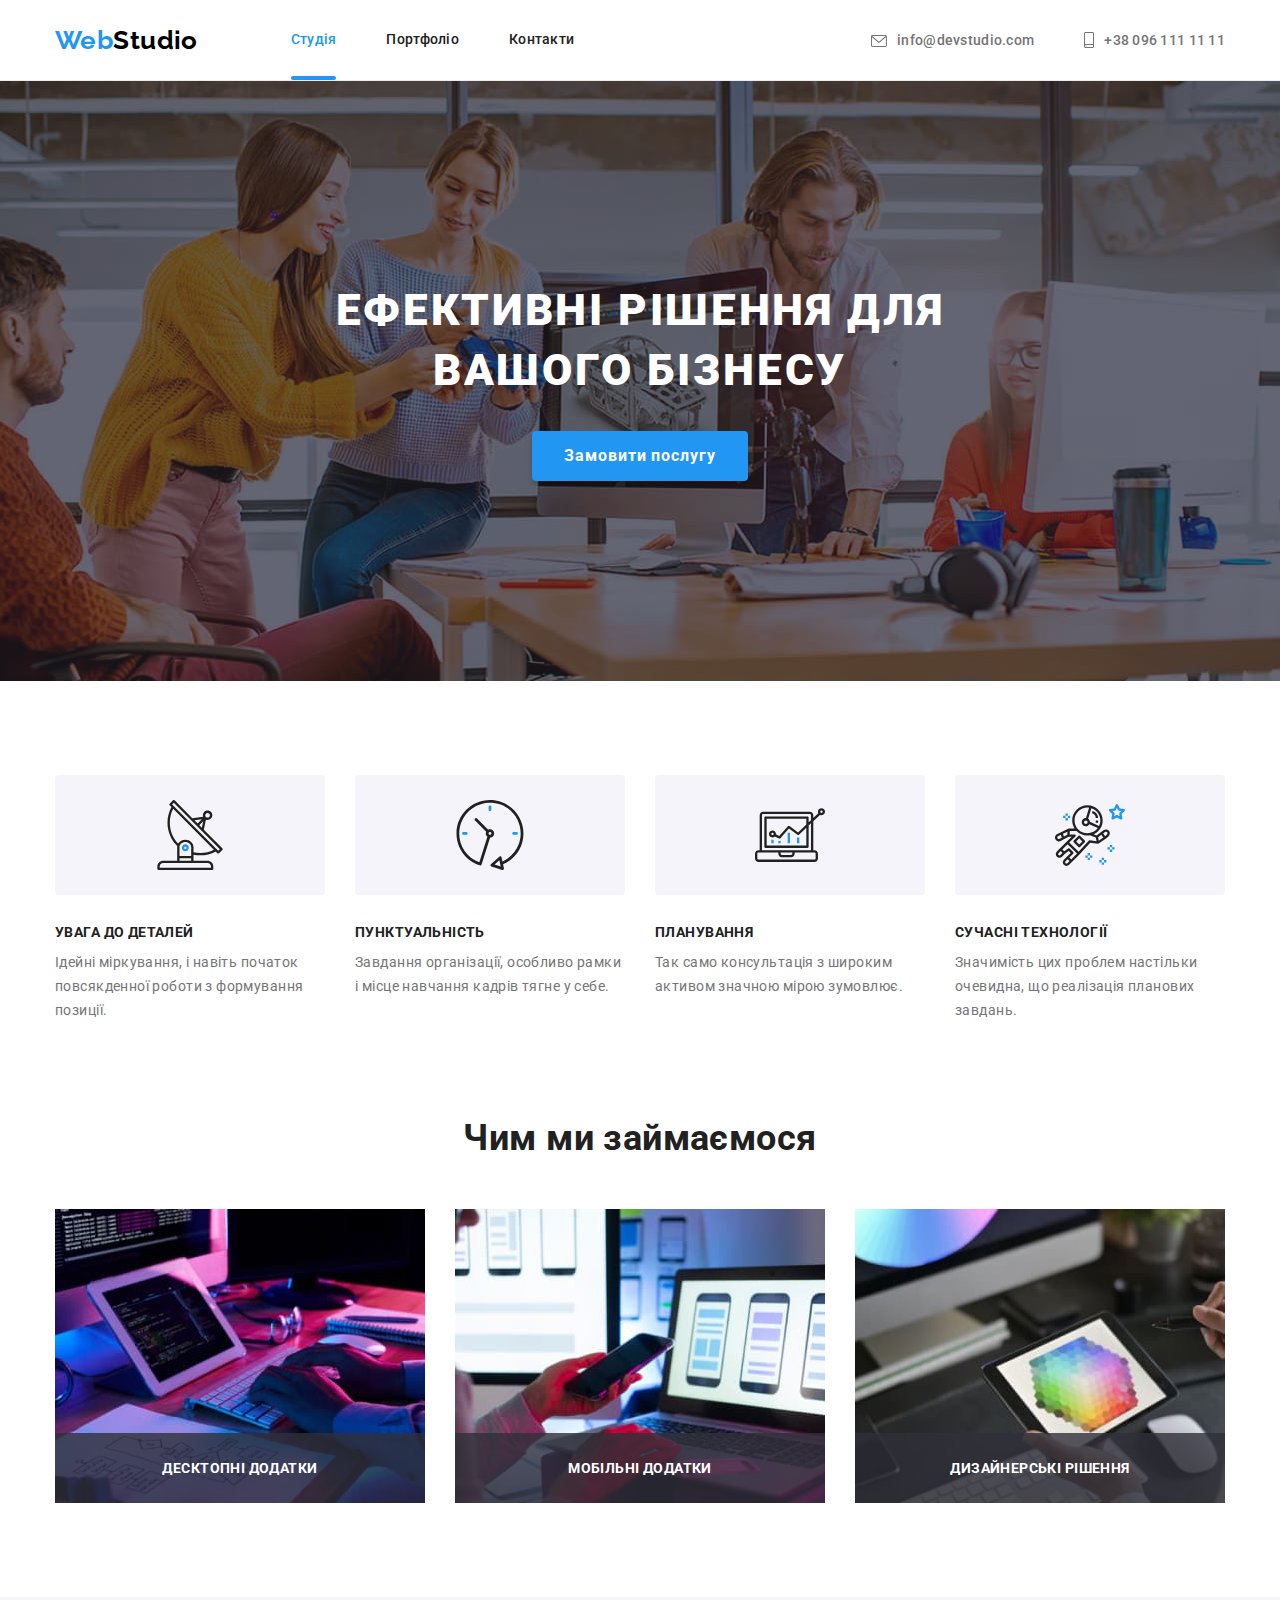
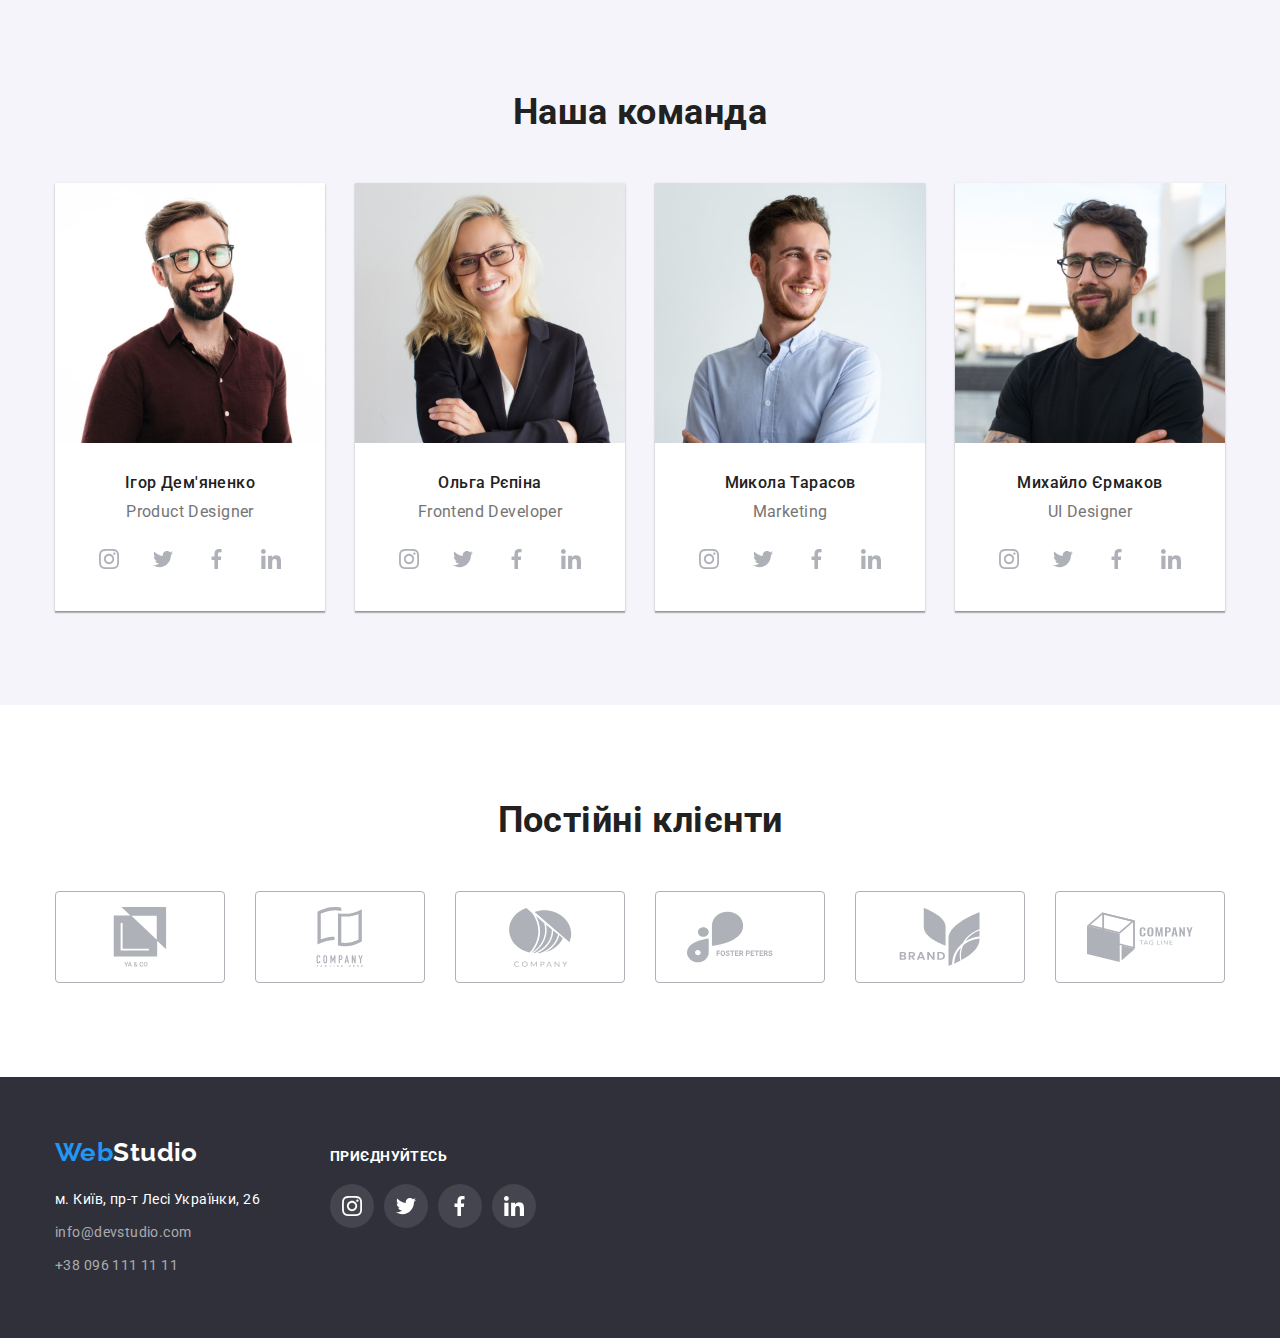
==== index.html @ f7692ac0 "добавляет файлы с предидущего дз" ====
<!DOCTYPE html>
<html lang="uk">
  <head>
    <meta charset="UTF-8" />
    <meta http-equiv="X-UA-Compatible" content="IE=edge" />
    <meta name="viewport" content="width=device-width, initial-scale=1.0" />
    <title>Document</title>
    <link
      href="https://fonts.googleapis.com/css2?family=Raleway:wght@700&family=Roboto:wght@400;500;700;900&display=swap"
      rel="stylesheet"
    />
    <link
      rel="stylesheet"
      href="https://cdnjs.cloudflare.com/ajax/libs/modern-normalize/1.1.0/modern-normalize.min.css"
    />
    <link rel="stylesheet" href="./css/styles.css" />
  </head>
  <body>
    <!-- Хедер -->
    <header class="header">
      <div class="container flex-container">
        <nav class="navigation">
          <a href="./index.html" class="logo"><span class="accent">Web</span>Studio</a>
          <ul class="navigation-list list">
            <li class="navigation-link"><a href="./index.html" class="link current">Студія</a></li>
            <li class="navigation-link"><a href="./portfolio.html" class="link">Портфоліо</a></li>
            <li class="navigation-link"><a href="" class="link">Контакти</a></li>
          </ul>
        </nav>
        <ul class="contacts-list list">
          <li class="contacts-item">
            <a href="mailto:info@devstudio.com" class="link">
              <svg class="icon-mail" width="16" height="12">
                <use href="./images/icons.svg#icon-envelope"></use></svg>info@devstudio.com</a
            >
          </li>
          <li class="contacts-item">
            <a href="tel:+380961111111" class="link"
              ><svg class="icon-phone" width="10" height="16">
                <use href="./images/icons.svg#icon-smartphone"></use></svg>+38 096 111 11 11</a
            >
          </li>
        </ul>
      </div>
    </header>
    <!-- Основний контент сторінки -->
    <main>
      <!-- Секція hero -->
      <section class="hero section">
        <div class="container">
          <h1 class="hero-title">Ефективні рішення для вашого бізнесу</h1>
          <button type="button" class="button" data-modal-open>Замовити послугу</button>
        </div>
      </section>
      <!-- Секція наші переваги -->
      <section class="features section">
        <div class="container">
          <h2 class="features-title title visually-hidden">Наші переваги</h2>
          <ul class="features-list list">
            <li class="features-item">
              <div class="thumb">
                <svg width="70" height="70"><use href="./images/icons.svg#icon-antenna"></use></svg>
              </div>
              <h3 class="features-subtitle">Увага до деталей</h3>
              <p class="features-text">
                Ідейні міркування, і навіть початок повсякденної роботи з формування позиції.
              </p>
            </li>
            <li class="features-item">
              <div class="thumb">
                <svg width="70" height="70"><use href="./images/icons.svg#icon-clock"></use></svg>
              </div>
              <h3 class="features-subtitle">Пунктуальність</h3>
              <p class="features-text">
                Завдання організації, особливо рамки і місце навчання кадрів тягне у себе.
              </p>
            </li>
            <li class="features-item">
              <div class="thumb">
                <svg width="70" height="70"><use href="./images/icons.svg#icon-diagram"></use></svg>
              </div>
              <h3 class="features-subtitle">Планування</h3>
              <p class="features-text">
                Так само консультація з широким активом значною мірою зумовлює.
              </p>
            </li>
            <li class="features-item">
              <div class="thumb">
                <svg width="70" height="70">
                  <use href="./images/icons.svg#icon-astronaut"></use>
                </svg>
              </div>
              <h3 class="features-subtitle">Сучасні технологіï</h3>
              <p class="features-text">
                Значимість цих проблем настільки очевидна, що реалізація планових завдань.
              </p>
            </li>
          </ul>
        </div>
      </section>
      <!-- Секція чим ми займаємось -->
      <section class="services section">
        <div class="container">
          <h2 class="services-title title">Чим ми займаємося</h2>
          <ul class="services-list list">
            <li class="services-item">
              <img
                src="./images/services-image-1.jpg"
                alt="людина працює з планшетом з клавіатурою"
                width="370"
                class="image"
              />
              <h3 class="services-subtitle">Десктопні додатки</h3>
            </li>
            <li class="services-item">
              <img
                src="./images/services-image-2.jpg"
                alt="людина працює з ноутбуком та з телефоном"
                width="370"
                class="image"
              />
              <h3 class="services-subtitle">Мобільні додатки</h3>
            </li>
            <li class="services-item">
              <img
                src="./images/services-image-3.jpg"
                alt="людина тримає планшет з палітрою"
                width="370"
                class="image"
              />
              <h3 class="services-subtitle">Дизайнерські рішення</h3>
            </li>
          </ul>
        </div>
      </section>
      <!-- Секція наша команда -->
      <section class="team section">
        <div class="container">
          <h2 class="team-title title">Наша команда</h2>
          <ul class="team-list list">
            <li class="team-card">
              <img
                src="./images/team-image-1.jpg"
                alt="чоловік в окулярах і у червоні сорочці"
                width="270"
                class="image"
              />
              <div class="card-footer">
                <h3 class="team-subtitle">Ігор Дем'яненко</h3>
                <p lang="en" class="position">Product Designer</p>
                <ul class="social-list list">
                  <li class="social-media">
                    <a class="link" href="" aria-label="Інстаграм">
                      <span class="visually-hidden">Instagram</span>
                      <svg class="icon-instagram icon" width="20" height="20">
                        <use href="./images/icons.svg#icon-instagram"></use>
                      </svg>
                    </a>
                  </li>
                  <li class="social-media">
                    <a class="link" href="" aria-label="Твітер">
                      <span class="visually-hidden">Twitter</span>
                      <svg class="icon-twitter icon" width="20" height="20">
                        <use href="./images/icons.svg#icon-twitter"></use>
                      </svg>
                    </a>
                  </li>
                  <li class="social-media">
                    <a class="link" href="" aria-label="Фейсбук">
                      <span class="visually-hidden">Facebook</span>
                      <svg class="icon-facebook icon" width="20" height="20">
                        <use href="./images/icons.svg#icon-facebook"></use>
                      </svg>
                    </a>
                  </li>
                  <li class="social-media">
                    <a class="link" href="" aria-label="Лінкед-ін">
                      <span class="visually-hidden">LinkedIn</span>
                      <svg class="icon-linkedin icon" width="20" height="20">
                        <use href="./images/icons.svg#icon-linkedin"></use>
                      </svg>
                    </a>
                  </li>
                </ul>
              </div>
            </li>
            <li class="team-card">
              <img
                src="./images/team-image-2.jpg"
                alt="жінка в окулярах і у чорному піджаку"
                width="270"
                class="image"
              />
              <div class="card-footer">
                <h3 class="team-subtitle">Ольга Рєпіна</h3>
                <p lang="en" class="position">Frontend Developer</p>
                <ul class="social-list list">
                  <li class="social-media">
                    <a class="link" href="" aria-label="Інстаграм">
                      <span class="visually-hidden">Instagram</span>
                      <svg class="icon-instagram icon" width="20" height="20">
                        <use href="./images/icons.svg#icon-instagram"></use>
                      </svg>
                    </a>
                  </li>
                  <li class="social-media">
                    <a class="link" href="" aria-label="Твітер">
                      <span class="visually-hidden">Twitter</span>
                      <svg class="icon-twitter icon" width="20" height="20">
                        <use href="./images/icons.svg#icon-twitter"></use>
                      </svg>
                    </a>
                  </li>
                  <li class="social-media">
                    <a class="link" href="" aria-label="Фейсбук">
                      <span class="visually-hidden">Facebook</span>
                      <svg class="icon-facebook icon" width="20" height="20">
                        <use href="./images/icons.svg#icon-facebook"></use>
                      </svg>
                    </a>
                  </li>
                  <li class="social-media">
                    <a class="link" href="" aria-label="Лінкед-ін">
                      <span class="visually-hidden">LinkedIn</span>
                      <svg class="icon-linkedin icon" width="20" height="20">
                        <use href="./images/icons.svg#icon-linkedin"></use>
                      </svg>
                    </a>
                  </li>
                </ul>
              </div>
            </li>
            <li class="team-card">
              <img
                src="./images/team-image-3.jpg"
                alt="чоловік у голубій сорочці"
                width="270"
                class="image"
              />
              <div class="card-footer">
                <h3 class="team-subtitle">Микола Тарасов</h3>
                <p lang="en" class="position">Marketing</p>
                <ul class="social-list list">
                  <li class="social-media">
                    <a class="link" href="" aria-label="Інстаграм">
                      <span class="visually-hidden">Instagram</span>
                      <svg class="icon-instagram icon" width="20" height="20">
                        <use href="./images/icons.svg#icon-instagram"></use>
                      </svg>
                    </a>
                  </li>
                  <li class="social-media">
                    <a class="link" href="" aria-label="Твітер">
                      <span class="visually-hidden">Twitter</span>
                      <svg class="icon-twitter icon" width="20" height="20">
                        <use href="./images/icons.svg#icon-twitter"></use>
                      </svg>
                    </a>
                  </li>
                  <li class="social-media">
                    <a class="link" href="" aria-label="Фейсбук">
                      <span class="visually-hidden">Facebook</span>
                      <svg class="icon-facebook icon" width="20" height="20">
                        <use href="./images/icons.svg#icon-facebook"></use>
                      </svg>
                    </a>
                  </li>
                  <li class="social-media">
                    <a class="link" href="" aria-label="Лінкед-ін">
                      <span class="visually-hidden">LinkedIn</span>
                      <svg class="icon-linkedin icon" width="20" height="20">
                        <use href="./images/icons.svg#icon-linkedin"></use>
                      </svg>
                    </a>
                  </li>
                </ul>
              </div>
            </li>
            <li class="team-card">
              <img
                src="./images/team-image-4.jpg"
                alt="чоловік в окулярах і у чорній футболці"
                width="270"
                class="image"
              />
              <div class="card-footer">
                <h3 class="team-subtitle">Михайло Єрмаков</h3>
                <p lang="en" class="position">UI Designer</p>
                <ul class="social-list list">
                  <li class="social-media">
                    <a class="link" href="" aria-label="Інстаграм">
                      <span class="visually-hidden">Instagram</span>
                      <svg class="icon-instagram icon" width="20" height="20">
                        <use href="./images/icons.svg#icon-instagram"></use>
                      </svg>
                    </a>
                  </li>
                  <li class="social-media">
                    <a class="link" href="" aria-label="Твітер">
                      <span class="visually-hidden">Twitter</span>
                      <svg class="icon-twitter icon" width="20" height="20">
                        <use href="./images/icons.svg#icon-twitter"></use>
                      </svg>
                    </a>
                  </li>
                  <li class="social-media">
                    <a class="link" href="" aria-label="Фейсбук">
                      <span class="visually-hidden">Facebook</span>
                      <svg class="icon-facebook icon" width="20" height="20">
                        <use href="./images/icons.svg#icon-facebook"></use>
                      </svg>
                    </a>
                  </li>
                  <li class="social-media">
                    <a class="link" href="" aria-label="Лінкед-ін">
                      <span class="visually-hidden">LinkedIn</span>
                      <svg class="icon-linkedin icon" width="20" height="20">
                        <use href="./images/icons.svg#icon-linkedin"></use>
                      </svg>
                    </a>
                  </li>
                </ul>
              </div>
            </li>
          </ul>
        </div>
      </section>
      <!-- Секція постійні клієнти -->
      <section class="clients section">
        <div class="container">
          <h2 class="clients-title title">Постійні клієнти</h2>
          <ul class="companies-list list">
            <li class="companies-item">
              <a href="" class="link" aria-label="Я енд ко">
                <span class="visually-hidden">Ya & Co</span>
                <svg class="icon" width="106" height="60">
                  <use href="./images/icons.svg#icon-company-1"></use>
                </svg>
              </a>
            </li>
            <li class="companies-item">
              <a href="" class="link" aria-label="компані тєг лайн хір">
                <span class="visually-hidden">Compani tag line here</span>
                <svg class="icon" width="106" height="60">
                  <use href="./images/icons.svg#icon-company-2"></use>
                </svg>
              </a>
            </li>
            <li class="companies-item">
              <a href="" class="link" aria-label="Компані">
                <span class="visually-hidden">Company</span>
                <svg class="icon" width="106" height="60">
                  <use href="./images/icons.svg#icon-company-3"></use>
                </svg>
              </a>
            </li>
            <li class="companies-item">
              <a href="" class="link" aria-label="Фостер петерс">
                <span class="visually-hidden">Foster Peters</span>
                <svg class="icon" width="106" height="60">
                  <use href="./images/icons.svg#icon-company-4"></use>
                </svg>
              </a>
            </li>
            <li class="companies-item">
              <a href="" class="link" aria-label="Бренд">
                <span class="visually-hidden">Brand</span>
                <svg class="icon" width="106" height="60">
                  <use href="./images/icons.svg#icon-company-5"></use>
                </svg>
              </a>
            </li>
            <li class="companies-item">
              <a href="" class="link" aria-label="Компані тег лайн">
                <span class="visually-hidden">Company tag line</span>
                <svg class="icon" width="106" height="60">
                  <use href="./images/icons.svg#icon-company-6"></use>
                </svg>
              </a>
            </li>
          </ul>
        </div>
      </section>
      <!-- Модальне вiкно -->
      <div class="back-drop is-hidden" data-modal>
        <div class="modal">
          <button type="button" class="modal-close" data-modal-close>
            <svg class="close-icon" width="11" height="11">
              <use href="./images/icons.svg#icon-close"></use>
            </svg>
          </button>
        </div>
      </div>
    </main>
    <!-- футер -->
    <footer class="footer">
      <div class="container">
        <div class="logo-adress">
          <a href="./" class="logo"><span class="accent">Web</span>Studio</a>
          <address class="adress">
            <ul class="adress-list list">
              <li class="adress-item">
                <a
                  href="https://goo.gl/maps/CPtrU1FHBa2aNyZL9"
                  target="_blank"
                  rel="noopener noreferrer nofollow"
                  class="link"
                  >м. Київ, пр-т Лесі Українки, 26</a
                >
              </li>
              <li class="adress-item">
                <a href="mailto:info@devstudio.com" class="link contact">info@devstudio.com</a>
              </li>
              <li class="adress-item">
                <a href="tel:+380961111111" class="link contact">+38 096 111 11 11</a>
              </li>
            </ul>
          </address>
        </div>
        <div class="social-links">
          <h2 class="footer-title">Приєднуйтесь</h2>
          <ul class="social-list list">
            <li class="social-media">
              <a href="" class="link footer-link" aria-label="Інстаграм">
                <span class="visually-hidden">Instagram</span>
                <svg class="icon" width="20" height="20">
                  <use href="./images/icons.svg#icon-instagram"></use>
                </svg>
              </a>
            </li>
            <li class="social-media">
              <a href="" class="link footer-link" aria-label="Твітер">
                <span class="visually-hidden">Twitter</span>
                <svg class="icon" width="20" height="20">
                  <use href="./images/icons.svg#icon-twitter"></use>
                </svg>
              </a>
            </li>
            <li class="social-media">
              <a href="" class="link footer-link" aria-label="Фейсбук">
                <span class="visually-hidden">Facebook</span>
                <svg class="icon" width="20" height="20">
                  <use href="./images/icons.svg#icon-facebook"></use>
                </svg>
              </a>
            </li>
            <li class="social-media">
              <a href="" class="link footer-link" aria-label="Лінкед-ін">
                <span class="visually-hidden">LinkedIn</span>
                <svg class="icon" width="20" height="20">
                  <use href="./images/icons.svg#icon-linkedin"></use>
                </svg>
              </a>
            </li>
          </ul>
        </div>
      </div>
    </footer>
    <script src="./js/modal.js"></script>
  </body>
</html>
---- css/styles.css ----
/* primary text color #757575
 secondary text color #212121
 accent color #2196F3
 logo primary color #000000
 adress contacts color rgba(255, 255, 255, 0.6);  
 page white color #FFFFFF
 hero background #2F303A
 secondary background color #F5F4FA*/

:root {
  --primary-text-color: #757575;
  --secondary-text-color: #212121;
  --accent-color: #2196f3;
  --button-hover-color: #188ce8;
  --logo-primary-color: #000000;
  --page-white-color: #ffffff;
  --hero-background-color: #2f303a;
  --secondary-background-color: #f5f4fa;
  --adress-contacts-color: rgba(255, 255, 255, 0.6);
  --header-border-color: #ececec;
  --gallery-border-color: #eeeeee;
  --icons-color: #afb1b8;
  --overlay-color: rgba(33, 150, 243, 0.9);

  --timing-function: cubic-bezier(0.4, 0, 0.2, 1);
}

/* УТІЛІТИ */
/* ---------------------------- */

body {
  font-family: "Roboto", sans-serif;
  font-size: 14px;
  letter-spacing: 0.03em;
  color: var(--primary-text-color);
}

.link {
  text-decoration: none;
}

.navigation-link .link.current {
  color: var(--accent-color);
}

.link.current::after {
  position: absolute;
  bottom: 0;
  left: 0;
  border-radius: 2px;

  content: "";
  display: block;
  width: 100%;
  height: 4px;
  background-color: var(--accent-color);
}

.container {
  width: 1200px;
  padding: 0 15px;
  margin: 0 auto;
}

.visually-hidden {
  position: absolute;
  white-space: nowrap;
  width: 1px;
  height: 1px;
  overflow: hidden;
  border: 0;
  padding: 0;
  clip: rect(0 0 0 0);
  clip-path: inset(50%);
  margin: -1px;
}

.image {
  display: block;
}

/* ---------------------------- */

.list {
  list-style: none;
  margin: 0;
  padding: 0;
}

.title {
  font-size: 36px;
  line-height: 1.17;
  text-align: center;
  color: var(--secondary-text-color);
}

.accent {
  color: var(--accent-color);
}

.button {
  font-family: inherit;
  font-weight: 700;
  font-size: 16px;
  line-height: 1.88;
  letter-spacing: 0.06em;
  color: var(--page-white-color);

  background-color: var(--accent-color);

  cursor: pointer;

  border: none;
  border-radius: 4px;
  padding: 10px 32px;
  min-width: 73px;
}

.section {
  padding-top: 94px;
  padding-bottom: 94px;
}

/* хедер */

.header {
  border-bottom: 1px solid var(--header-border-color);
}

.flex-container {
  display: flex;
  align-items: center;
  justify-content: space-between;
}

.logo {
  font-family: "Raleway", sans-serif;
  font-weight: 700;
  font-size: 26px;
  line-height: 1.19;
  text-decoration: none;
  color: var(--logo-primary-color);
  margin-right: 93px;
}

.navigation {
  display: flex;
  align-items: center;
}

.navigation-list {
  display: flex;
}

.navigation-link {
  position: relative;
}

.navigation-list .navigation-link + .navigation-link {
  margin-left: 50px;
}

.navigation-list .link {
  display: inline-block;
  font-weight: 500;
  line-height: 1.14;
  letter-spacing: 0.02em;
  color: var(--secondary-text-color);
  padding-top: 32px;
  padding-bottom: 32px;

  transition: color 250ms var(--timing-function);
}

.navigation-list .link:hover,
.navigation-list .link:focus {
  color: var(--accent-color);
}

.contacts-list {
  display: flex;
}

.contacts-list .contacts-item + .contacts-item {
  margin-left: 50px;
}

.contacts-list .link {
  font-weight: 500;
  font-size: 14px;
  line-height: 1.14;
  letter-spacing: 0.02em;
  color: inherit;
  padding-top: 32px;
  padding-bottom: 32px;

  transition: color 250ms var(--timing-function);
}

.contacts-list .link:hover,
.contacts-list .link:focus {
  color: var(--accent-color);
}

.icon-mail {
  fill: currentColor;
  margin-right: 10px;
  vertical-align: middle;
}

.icon-phone {
  fill: currentColor;
  margin-right: 10px;
  vertical-align: bottom;
}

/* герой */

.hero.section {
  background-color: var(--hero-background-color);
  text-align: center;
  padding-top: 200px;
  padding-bottom: 200px;
  background-image: linear-gradient(
      rgba(47, 48, 58, 0.4),
      rgba(47, 48, 58, 0.4)
    ),
    url("../images/hero-background-image.jpg");
  max-width: 1600px;
  height: 600px;
  background-position: center;
  background-repeat: no-repeat;
  margin-right: auto;
  margin-left: auto;
}

.hero .container {
  padding: 0 252px;
}

.hero-title {
  font-weight: 900;
  font-size: 44px;
  line-height: 1.36;
  letter-spacing: 0.06em;
  text-transform: uppercase;
  color: var(--page-white-color);

  margin-top: 0;
  margin-bottom: 30px;
}

.hero .button {
  font-family: inherit;
  font-weight: 700;
  font-size: 16px;
  line-height: 1.88;
  letter-spacing: 0.06em;
  color: var(--page-white-color);

  background-color: var(--accent-color);
  box-shadow: 0px 4px 4px rgba(0, 0, 0, 0.15);

  cursor: pointer;

  transition: background-color 250ms var(--timing-function);
}

.hero .button:hover,
.hero .button:focus {
  background-color: var(--button-hover-color);
}

/* Секція наші переваги */

.thumb {
  height: 120px;
  background-color: var(--secondary-background-color);
  border-radius: 4px;
  margin-bottom: 30px;
  text-align: center;
  display: flex;
  justify-content: center;
  align-items: center;
}

.features-list {
  display: flex;
}

.features-list .features-item {
  width: calc((100% - 30px * 3) / 4);
}

.features-list .features-item + .features-item {
  margin-left: 30px;
}

.features-subtitle {
  font-size: inherit;
  line-height: 1.14;
  text-transform: uppercase;
  color: var(--secondary-text-color);

  margin-top: 0;
  margin-bottom: 10px;
}

.features-text {
  line-height: 1.71;
  margin: 0;
}

/* Секція чим ми займаємось */

.services.section {
  padding-top: 0;
  padding-bottom: 94px;
}

.services-title {
  margin-top: 0;
  margin-bottom: 50px;
}

.services-item {
  position: relative;
}

.services-subtitle {
  position: absolute;
  bottom: 0;
  left: 0;
  width: 100%;

  font-size: inherit;
  line-height: calc(16 / 14);
  text-transform: uppercase;
  color: var(--page-white-color);
  text-align: center;
  margin: 0;
  padding-top: 27px;
  padding-bottom: 27px;
  background-color: rgba(47, 48, 58, 0.8);
}

.services-list {
  display: flex;
}

.services-list .services-item + .services-item {
  margin-left: 30px;
}

.services-image {
  display: block;
}

/* Секція наша команда */

.team {
  background-color: var(--secondary-background-color);
}

.team-title {
  margin-top: 0;
  margin-bottom: 50px;
}

.team-list {
  display: flex;
}
.team-list .team-card + .team-card {
  margin-left: 30px;
}

.team-card {
  width: calc((100% - (30 * 3)) / 4);
  box-shadow: 0px 1px 3px rgba(0, 0, 0, 0.12), 0px 1px 1px rgba(0, 0, 0, 0.14),
    0px 2px 1px rgba(0, 0, 0, 0.2);
}

.team-card .card-footer {
  padding: 30px 32px;
  background-color: var(--page-white-color);
  border-radius: 0 0 4px 4px;
}

.team-subtitle {
  font-weight: 500;
  font-size: 16px;
  line-height: 1.19;
  text-align: center;
  color: var(--secondary-text-color);

  margin-top: 0;
  margin-bottom: 10px;
}

.team .position {
  font-size: 16px;
  line-height: 1.19;
  text-align: center;
  margin: 0 0 16px 0;
}

.social-media .link {
  display: inline-block;
  display: flex;
  color: inherit;
  width: 44px;
  height: 44px;
  border-radius: 50%;
  justify-content: center;
  align-items: center;
  color: var(--icons-color);

  transition: color 250ms var(--timing-function),
    background-color 250ms var(--timing-function);
}

.team-card .social-list {
  display: flex;
  justify-content: space-between;
}

.team-card .link:hover,
.team-card .link:focus {
  background-color: var(--accent-color);
  color: var(--page-white-color);
}

.team-card .icon {
  fill: currentColor;
}

/* постійні клієнти */

.clients-title {
  margin: 0;
  margin-bottom: 50px;
}

.companies-list {
  display: flex;
  justify-content: space-between;
}

.companies-list .link {
  display: inline-block;
  border: 1px solid var(--icons-color);
  border-radius: 4px;
  color: var(--icons-color);
  width: 170px;
  height: 92px;
  display: flex;
  justify-content: center;
  align-items: center;

  transition: color 250ms var(--timing-function),
    border-color 250ms var(--timing-function);
}

.companies-list .link:hover,
.companies-list .link:focus {
  color: var(--accent-color);
  border-color: var(--accent-color);
}

.companies-list .icon {
  fill: currentColor;
}

/* модальне вiкно */

.back-drop {
  position: fixed;
  top: 0;
  right: 0;
  width: 100%;
  height: 100%;
  background-color: rgba(0, 0, 0, 0.2);
  opacity: 1;
  visibility: visible;

  transition: opacity 250ms var(--timing-function), visibility var(--timing-function) 250ms;
}

.back-drop.is-hidden {
  opacity: 0;
  pointer-events: none;
  visibility: hidden;
}

.back-drop.is-hidden .modal {
  transform: translate(50%, -50%) scale(1.1);
}

.modal {
  position: absolute;
  top: 50%;
  right: 50%;
  width: 528px;
  height: 581px;
  transform: translate(50%, -50%) scale(1);

  background-color: var(--page-white-color);
  box-shadow: 0px 1px 3px rgba(0, 0, 0, 0.12), 0px 1px 1px rgba(0, 0, 0, 0.14),
    0px 2px 1px rgba(0, 0, 0, 0.2);
  border-radius: 4px;

  padding: 8px;

  transition: transform 250ms var(--timing-function);
}

.modal-close {
  display: flex;
  justify-content: center;
  align-items: center;
  margin-left: auto;
  border-radius: 50%;
  background-color: var(--page-white-color);
  border: 1px solid rgba(0, 0, 0, 0.1);
  width: 30px;
  height: 30px;
  cursor: pointer;
}


/* футер */

.footer {
  background-color: var(--hero-background-color);
  padding-top: 60px;
  padding-bottom: 60px;
}

.footer .container {
  display: flex;
  align-items: baseline;
}

.social-links {
  margin-left: 70px;
}

.footer .logo {
  display: inline-block;
  color: var(--page-white-color);
  margin-bottom: 20px;
  margin-right: 0;
}

.adress .link {
  font-style: normal;
}

.adress .link.contact {
  color: var(--adress-contacts-color);
  line-height: 1.71;
}

.adress .link.contact:hover,
.adress .link.contact:focus {
  color: var(--accent-color);
}

.adress .link {
  color: var(--page-white-color);
  line-height: 1.71;

  transition: color 250ms var(--timing-function);
}

.adress .link:hover,
.adress .link:focus {
  color: var(--accent-color);
}

.adress-list .adress-item + .adress-item {
  margin-top: 9px;
}

.footer-title {
  font-size: inherit;
  line-height: calc(16 / 14);
  text-transform: uppercase;
  color: var(--page-white-color);
  margin: 0 0 20px 0;
}

.footer .social-list {
  display: flex;
}

.footer .social-media + .social-media {
  margin-left: 10px;
}

.social-media .link.footer-link {
  display: inline-block;
  display: flex;
  color: inherit;
  width: 44px;
  height: 44px;
  border-radius: 50%;
  justify-content: center;
  align-items: center;
  color: var(--page-white-color);
  background-color: rgba(255, 255, 255, 0.1);
}

.social-media .link.footer-link:hover,
.social-media .link.footer-link:focus {
  background-color: var(--accent-color);
}

.footer .icon {
  fill: currentColor;
}

/* сторінка портфоліо */

/* Основний контент сторінки портфоліо */

.button-list {
  display: flex;
  justify-content: center;
  margin-bottom: 50px;
}

.button-list .button-item + .button-item {
  margin-left: 8px;
}

.gallery .button {
  font-weight: 500;
  line-height: 1.62;
  letter-spacing: inherit;
  color: var(--secondary-text-color);

  background-color: var(--secondary-background-color);

  padding: 6px 22px;

  transition: background-color 250ms var(--timing-function),
    color 250ms var(--timing-function), box-shadow 250ms var(--timing-function);
}

.gallery .button:hover,
.gallery .button:focus {
  background-color: var(--accent-color);
  color: var(--page-white-color);
  box-shadow: 0px 3px 1px rgba(0, 0, 0, 0.1), 0px 1px 2px rgba(0, 0, 0, 0.08),
    0px 2px 2px rgba(0, 0, 0, 0.12);
}

/* галерея карток */

.gallery-list {
  display: flex;
  flex-wrap: wrap;
}

.gallery-card {
  width: calc((100% - (30px * 2)) / 3);
}

.gallery-card:not(:nth-child(3n)) {
  margin-right: 30px;
}

.gallery-card:not(:nth-last-child(-n + 3)) {
  margin-bottom: 30px;
}

.card-body {
  transition: box-shadow 250ms var(--timing-function);
}

.gallery-card .card-thumb {
  position: relative;
  overflow: hidden;
}

.gallery-card .card-overlay {
  position: absolute;
  top: 0;
  right: 0;
  transform: translateY(100%);

  font-size: 18px;
  line-height: calc(28 / 18);
  color: var(--page-white-color);
  padding: 63px 24px;
  margin: 0;
  background-color: var(--overlay-color);
  height: 100%;
  width: 100%;

  transition: transform 250ms var(--timing-function);
}

.gallery .card-footer {
  padding: 20px 24px;
  border-right: 1px solid var(--gallery-border-color);
  border-bottom: 1px solid var(--gallery-border-color);
  border-left: 1px solid var(--gallery-border-color);
}

.gallery-subtitle {
  font-size: 18px;
  line-height: 2;
  letter-spacing: 0.06em;
  color: var(--secondary-text-color);

  margin-top: 0;
  margin-bottom: 4px;
}

.gallery-text {
  font-size: 16px;
  line-height: 1.88;
  margin: 0;
  color: var(--primary-text-color);
}

.gallery-link:hover .card-body,
.gallery-link:focus .card-body {
  box-shadow: 0px 1px 1px rgba(0, 0, 0, 0.12), 0px 4px 4px rgba(0, 0, 0, 0.06),
    1px 4px 6px rgba(0, 0, 0, 0.16);
}

.gallery-link:hover .card-overlay,
.gallery-link:focus .card-overlay {
  transform: translateY(0%);
}
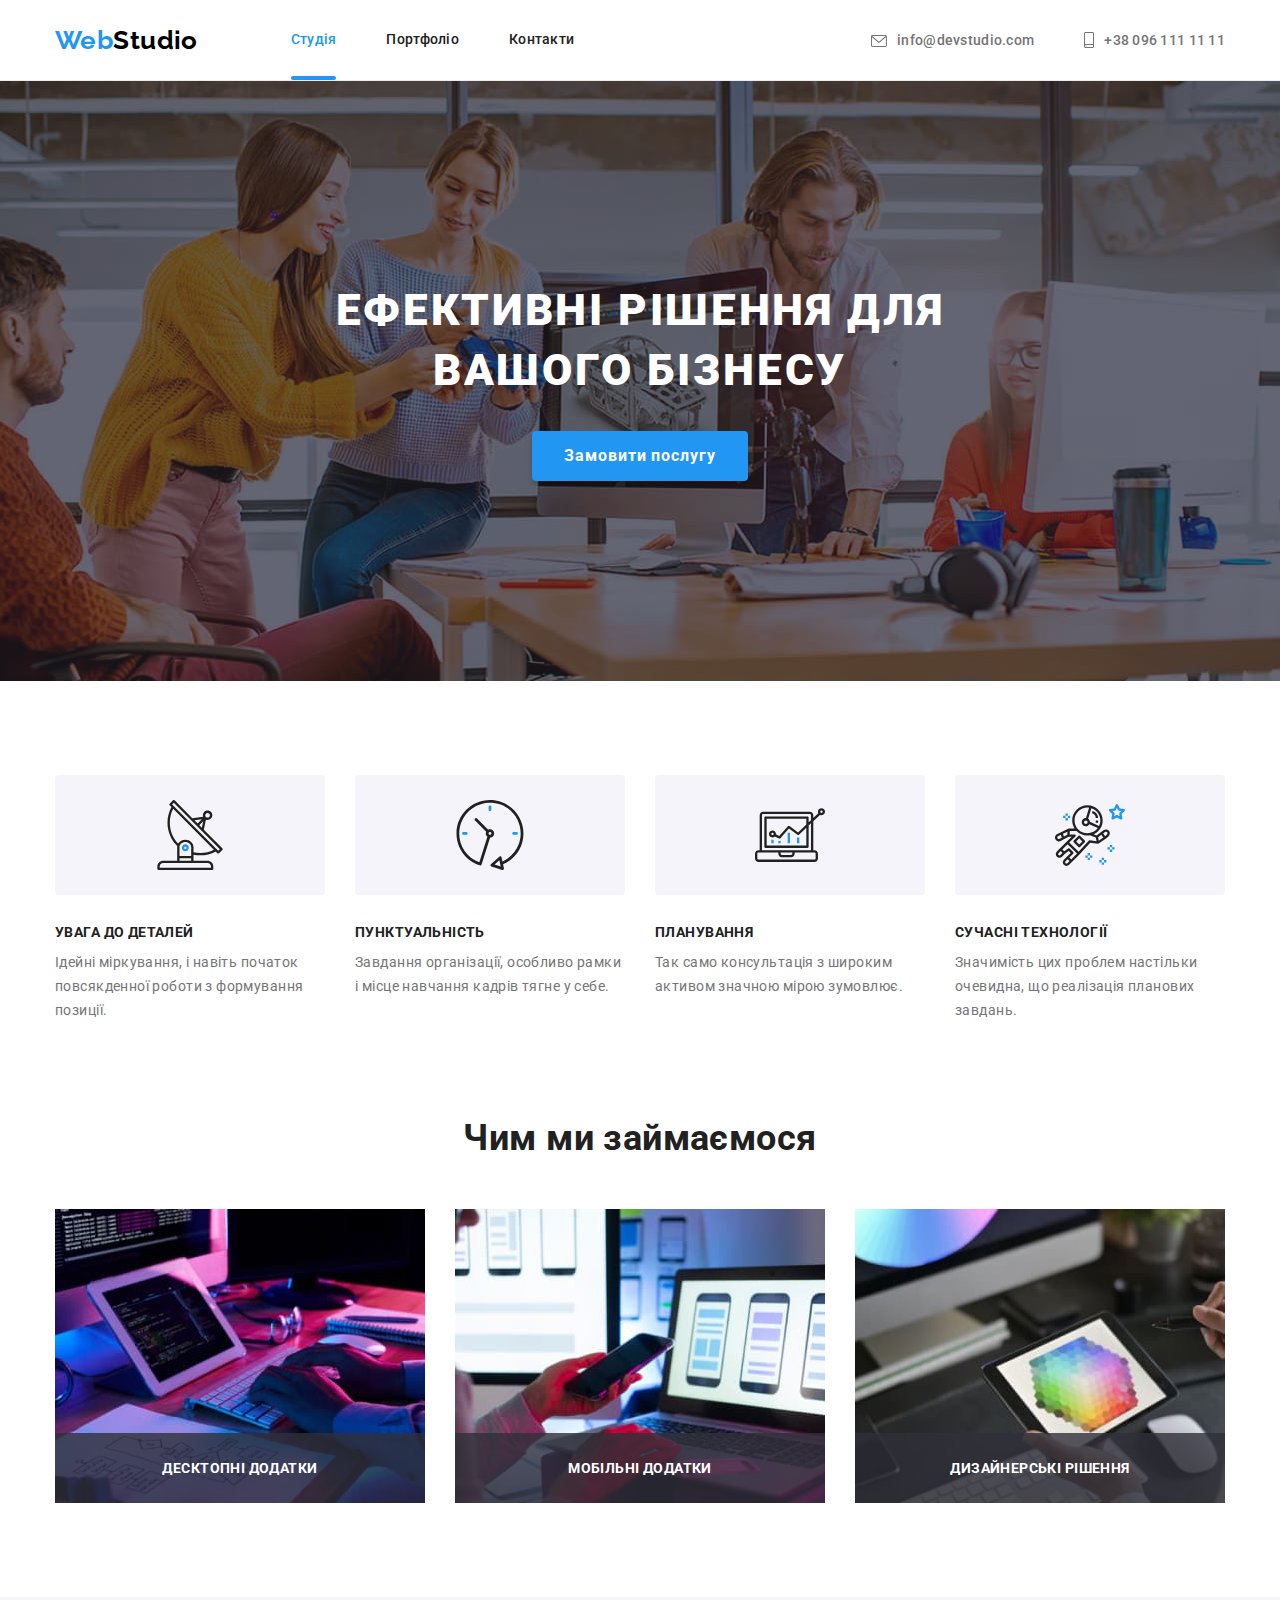
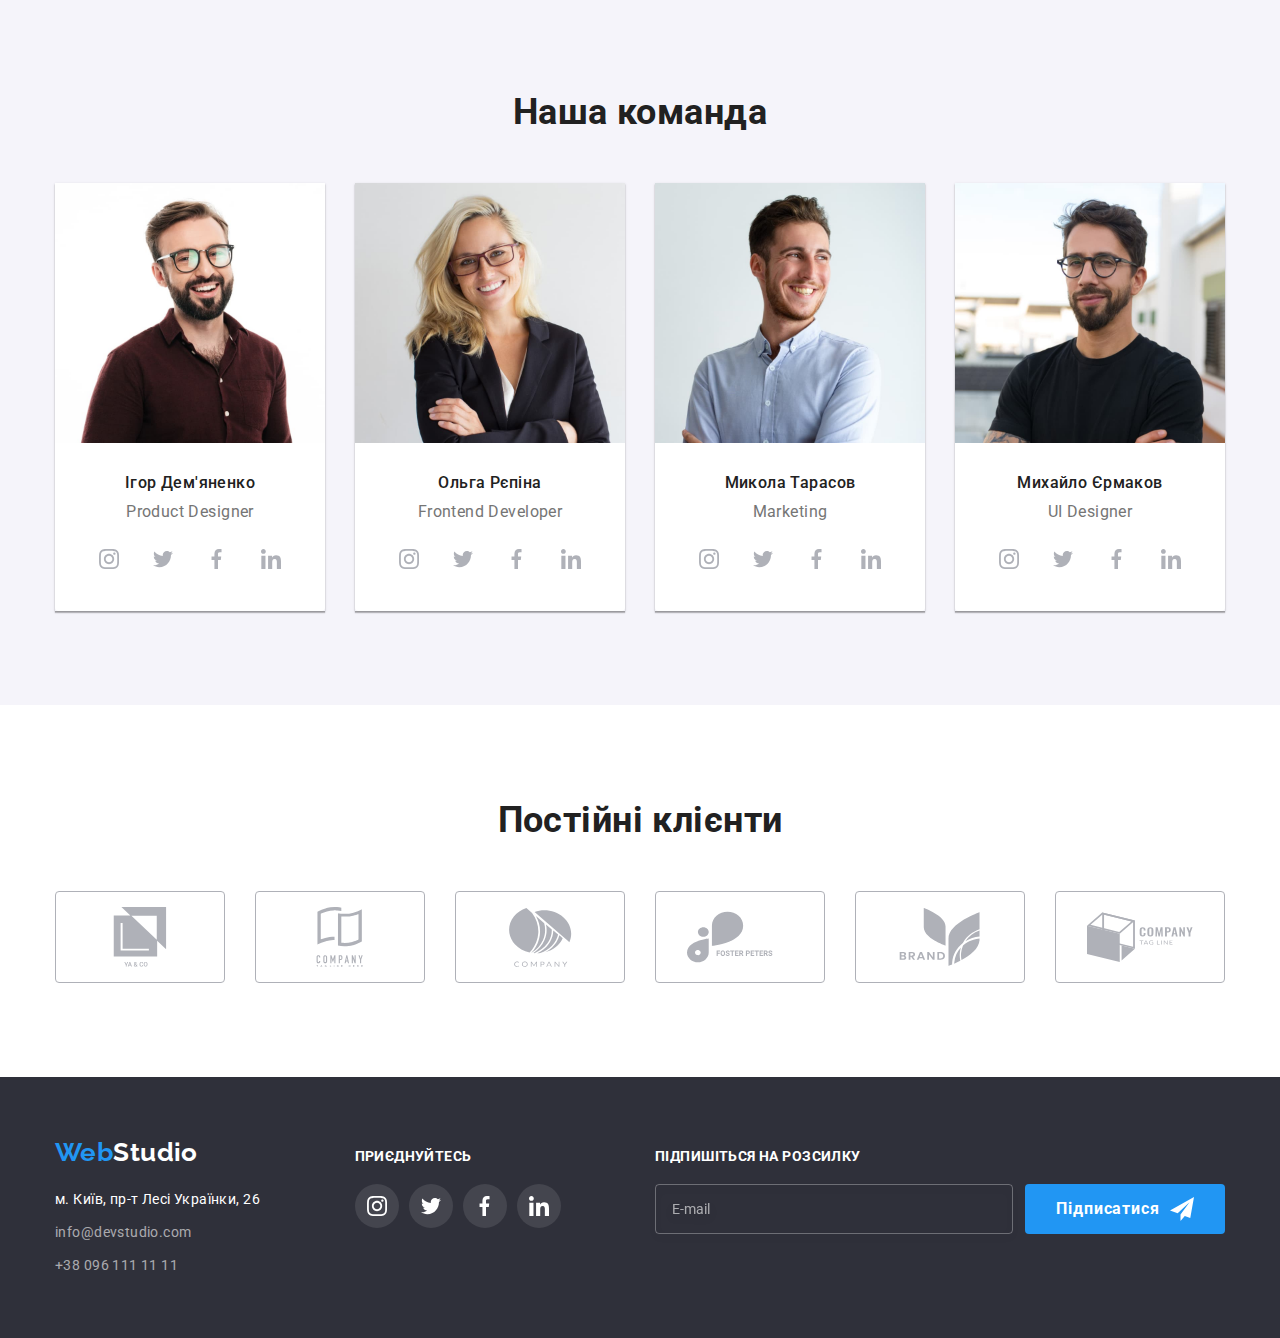
==== commit 2d5abe72: "добавляет форму рассылки в футер" ====
--- a/index.html
+++ b/index.html
@@ -418,7 +418,7 @@
           </address>
         </div>
         <div class="social-links">
-          <h2 class="footer-title">Приєднуйтесь</h2>
+          <p class="footer-title">Приєднуйтесь</p>
           <ul class="social-list list">
             <li class="social-media">
               <a href="" class="link footer-link" aria-label="Інстаграм">
@@ -454,6 +454,20 @@
             </li>
           </ul>
         </div>
+        <div role="group" class="form-send-out">
+          <form name="send-out" autocomplete="off">
+            <p class="footer-title">Підпишіться на розсилку</p>
+            <label class="send-out-label">
+              <input class="send-out-input" type="email" name="email" placeholder="E-mail" />
+              <button type="submit" class="button submit-button">
+                Підписатися
+                <svg class="icon send-out" width="24" height="24">
+                  <use href="./images/icons.svg#icon-send"></use>
+                </svg>
+              </button>
+            </label>
+          </form>
+        </div>
       </div>
     </footer>
     <script src="./js/modal.js"></script>
--- a/css/styles.css
+++ b/css/styles.css
@@ -114,6 +114,13 @@
   border-radius: 4px;
   padding: 10px 32px;
   min-width: 73px;
+
+  transition: background-color 250ms var(--timing-function);
+}
+
+.button:hover,
+.button:focus {
+  background-color: var(--button-hover-color);
 }
 
 .section {
@@ -263,13 +270,15 @@
 
   cursor: pointer;
 
-  transition: background-color 250ms var(--timing-function);
+
 }
 
 .hero .button:hover,
 .hero .button:focus {
   background-color: var(--button-hover-color);
 }
+
+
 
 /* Секція наші переваги */
 
@@ -527,6 +536,12 @@
   cursor: pointer;
 }
 
+.button.submit-button {
+  min-width: 200px;
+  padding: 10px 28px;
+  text-align: center;
+}
+
 
 /* футер */
 
@@ -539,11 +554,9 @@
 .footer .container {
   display: flex;
   align-items: baseline;
-}
-
-.social-links {
-  margin-left: 70px;
-}
+  justify-content: space-between;
+}
+
 
 .footer .logo {
   display: inline-block;
@@ -584,6 +597,7 @@
 
 .footer-title {
   font-size: inherit;
+  font-weight: 700;
   line-height: calc(16 / 14);
   text-transform: uppercase;
   color: var(--page-white-color);
@@ -620,6 +634,39 @@
   fill: currentColor;
 }
 
+.form-send-out {
+  width: 570px;
+}
+
+.send-out-input {
+  padding: 15px 16px;
+  background-color: transparent;
+  border: 1px solid rgba(255, 255, 255, 0.3);
+  filter: drop-shadow(0px 4px 4px rgba(0, 0, 0, 0.15));
+  border-radius: 4px;
+  color: var(--adress-contacts-color);
+  flex-grow: 1;
+  margin-right: 12px;
+}
+
+.send-out-input::placeholder {
+  color: var(--adress-contacts-color);
+}
+
+.send-out-label {
+  display: flex;
+}
+
+.footer .button.submit-button {
+  display: flex;
+  align-items: center;
+  justify-content: center;
+}
+
+.icon.send-out {
+  margin-left: 10px;
+}
+
 /* сторінка портфоліо */
 
 /* Основний контент сторінки портфоліо */
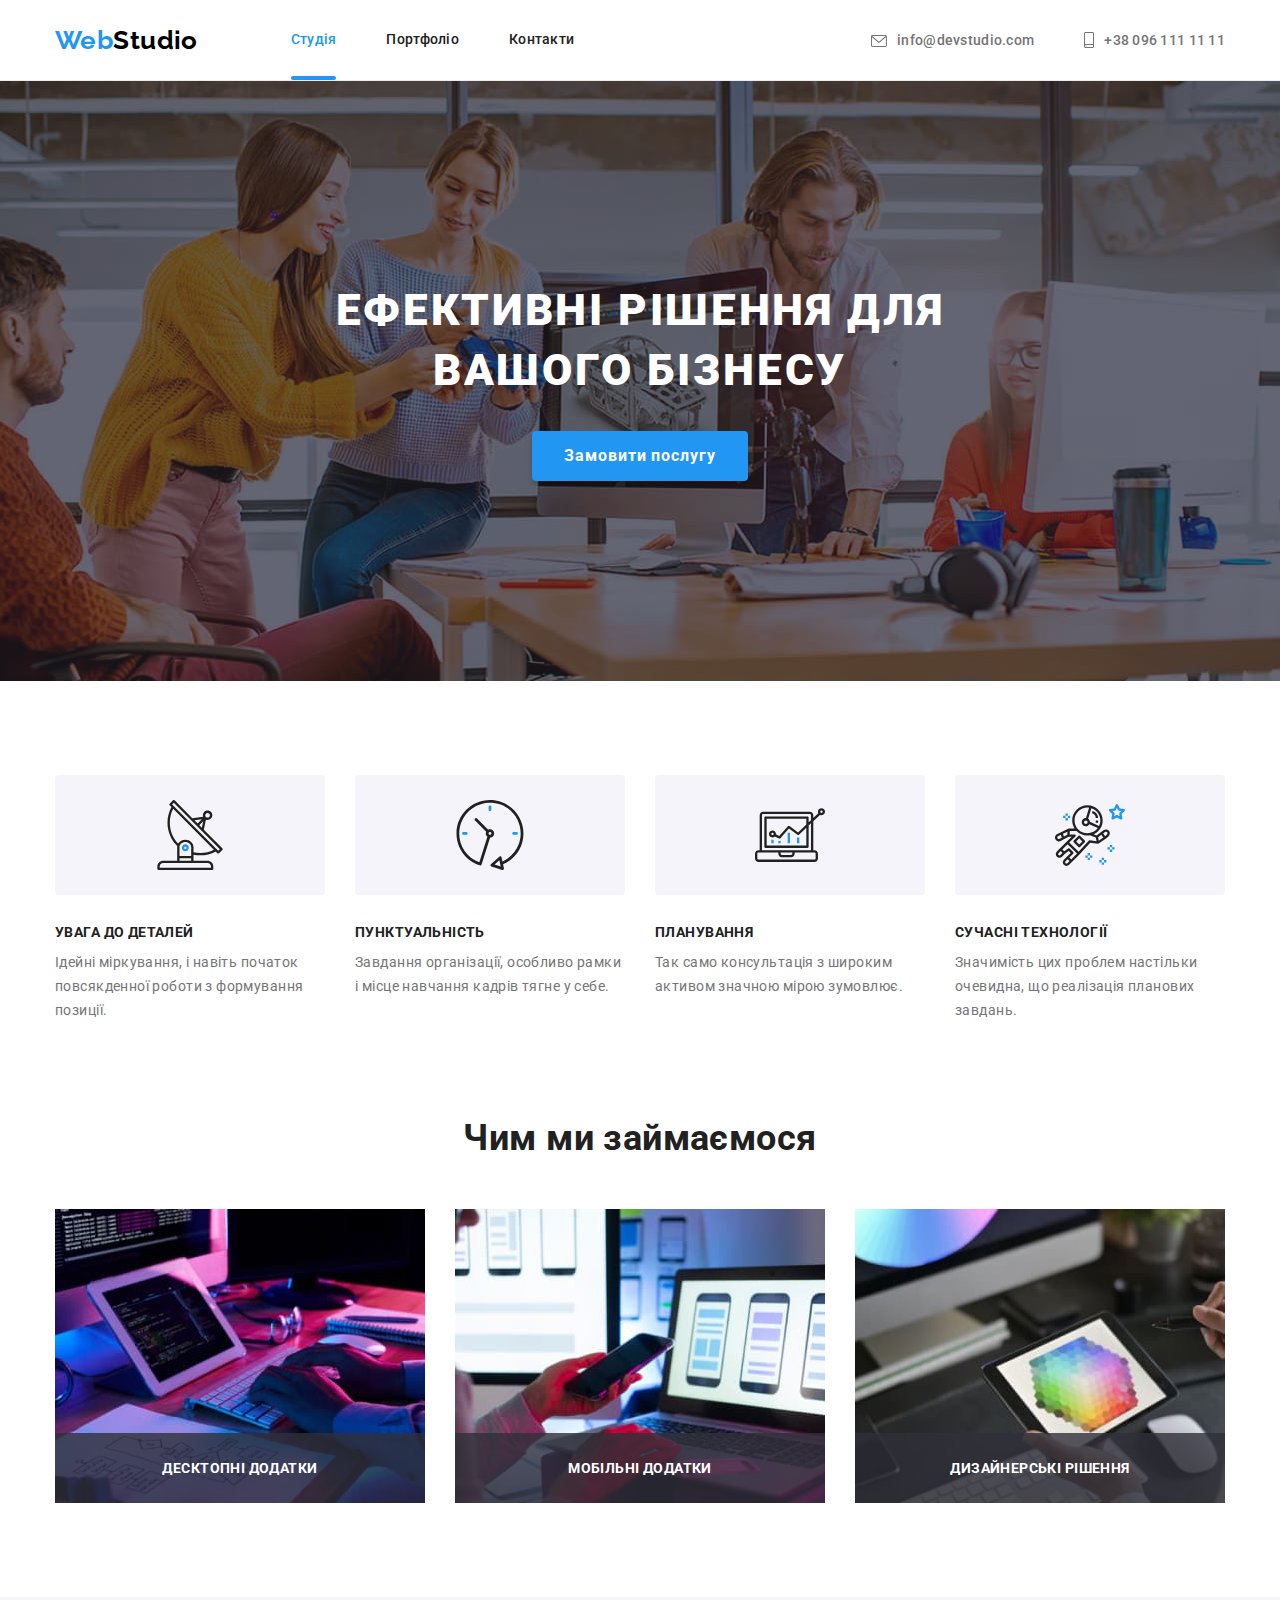
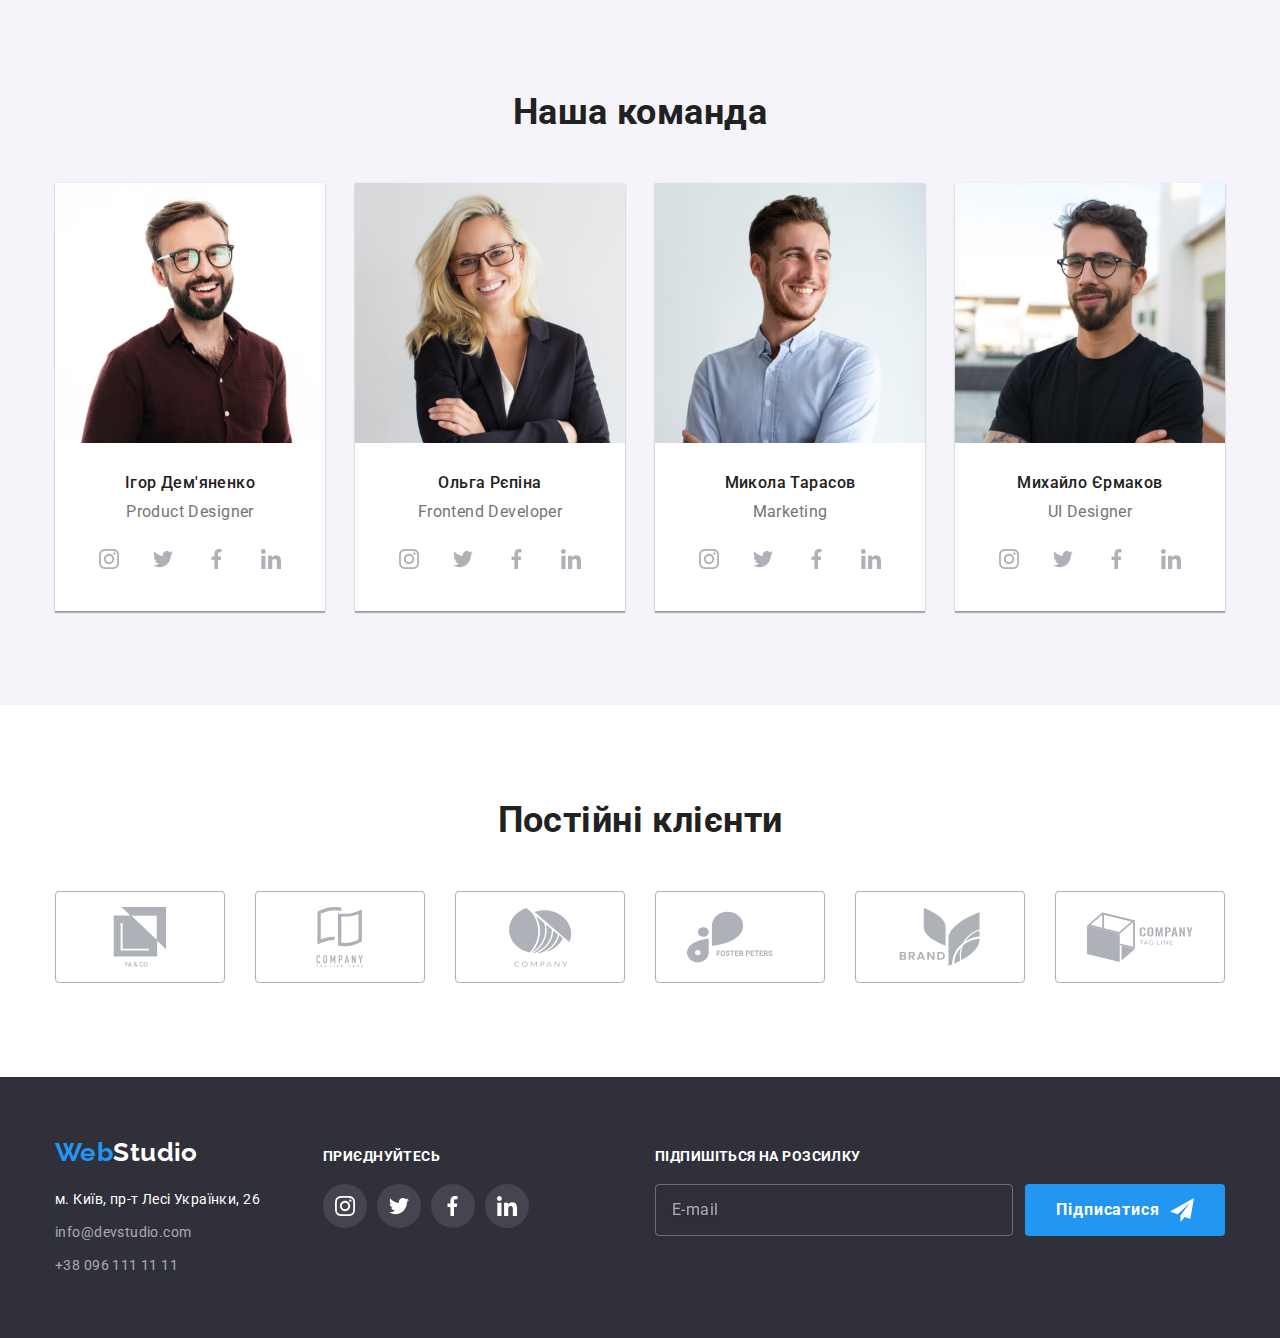
==== commit 1f2f7ef2: "добавляет форму для модального окна" ====
--- a/index.html
+++ b/index.html
@@ -389,6 +389,49 @@
               <use href="./images/icons.svg#icon-close"></use>
             </svg>
           </button>
+          <form name="contact-data">
+            <div role="group" class="modal-form" aria-labelledby="modal-head">
+              <p class="modal-header" id="modal-head">Залиште свої дані, ми вам передзвонимо</p>
+              <label class="label form-name">
+                Ім'я
+                <svg class="modal-icon" width="18" height="18">
+                  <use href="./images/icons.svg#icon-person"></use>
+                </svg>
+                <input type="text" name="name" class="modal-input">
+              </label>
+              <label class="label form-phone">
+                Телефон
+                <svg class="modal-icon" width="18" height="18">
+                  <use href="./images/icons.svg#icon-phone"></use>
+                </svg>
+                <input type="tel" name="phone-number" class="modal-input">
+              </label>
+              <label class="label form-email">
+                Пошта
+                <svg class="modal-icon" width="18" height="18">
+                  <use href="./images/icons.svg#icon-mail"></use>
+                </svg>
+                <input type="email" name="email" class="modal-input">
+              </label>
+              <label class="label form-comment">
+                Коментар
+                <textarea class="modal-comment" name="comment" rows="7" placeholder="Введіть текст"></textarea>
+              </label>
+              <label class="checkbox-label">
+                <input type="checkbox" name="terms" value="agree" class="terms-checkbox">
+                <div class="checkbox-group">
+                  <svg class="checkbox-icon" width="16" height="15">
+                  <use href="./images/icons.svg#icon-checkbox"></use>
+                  </svg>
+                  <svg class="checked-icon" width="16" height="15">
+                  <use href="./images/icons.svg#icon-checked"></use>
+                  </svg>
+                  </div>
+                Погоджуюся з розсилкою та приймаю <a href="" class="terms-link">Умови договору</a>
+              </label>
+              <button type="submit" class="button submit-button">Відправити</button>
+            </div>
+          </form>
         </div>
       </div>
     </main>
@@ -454,9 +497,9 @@
             </li>
           </ul>
         </div>
-        <div role="group" class="form-send-out">
-          <form name="send-out" autocomplete="off">
-            <p class="footer-title">Підпишіться на розсилку</p>
+        <form name="send-out" autocomplete="off"></form>
+          <div role="group" class="form-send-out" aria-labelledby="mailing-head">
+            <p class="footer-title" id="mailing-head">Підпишіться на розсилку</p>
             <label class="send-out-label">
               <input class="send-out-input" type="email" name="email" placeholder="E-mail" />
               <button type="submit" class="button submit-button">
@@ -466,8 +509,8 @@
                 </svg>
               </button>
             </label>
-          </form>
-        </div>
+          </div>
+        </form>
       </div>
     </footer>
     <script src="./js/modal.js"></script>
--- a/css/styles.css
+++ b/css/styles.css
@@ -29,7 +29,7 @@
 /* ---------------------------- */
 
 body {
-  font-family: "Roboto", sans-serif;
+  font-family: 'Roboto', sans-serif;
   font-size: 14px;
   letter-spacing: 0.03em;
   color: var(--primary-text-color);
@@ -49,7 +49,7 @@
   left: 0;
   border-radius: 2px;
 
-  content: "";
+  content: '';
   display: block;
   width: 100%;
   height: 4px;
@@ -141,7 +141,7 @@
 }
 
 .logo {
-  font-family: "Raleway", sans-serif;
+  font-family: 'Raleway', sans-serif;
   font-weight: 700;
   font-size: 26px;
   line-height: 1.19;
@@ -228,11 +228,8 @@
   text-align: center;
   padding-top: 200px;
   padding-bottom: 200px;
-  background-image: linear-gradient(
-      rgba(47, 48, 58, 0.4),
-      rgba(47, 48, 58, 0.4)
-    ),
-    url("../images/hero-background-image.jpg");
+  background-image: linear-gradient(rgba(47, 48, 58, 0.4), rgba(47, 48, 58, 0.4)),
+    url('../images/hero-background-image.jpg');
   max-width: 1600px;
   height: 600px;
   background-position: center;
@@ -269,16 +266,12 @@
   box-shadow: 0px 4px 4px rgba(0, 0, 0, 0.15);
 
   cursor: pointer;
-
-
 }
 
 .hero .button:hover,
 .hero .button:focus {
   background-color: var(--button-hover-color);
 }
-
-
 
 /* Секція наші переваги */
 
@@ -424,8 +417,7 @@
   align-items: center;
   color: var(--icons-color);
 
-  transition: color 250ms var(--timing-function),
-    background-color 250ms var(--timing-function);
+  transition: color 250ms var(--timing-function), background-color 250ms var(--timing-function);
 }
 
 .team-card .social-list {
@@ -466,8 +458,7 @@
   justify-content: center;
   align-items: center;
 
-  transition: color 250ms var(--timing-function),
-    border-color 250ms var(--timing-function);
+  transition: color 250ms var(--timing-function), border-color 250ms var(--timing-function);
 }
 
 .companies-list .link:hover,
@@ -510,7 +501,7 @@
   top: 50%;
   right: 50%;
   width: 528px;
-  height: 581px;
+  min-height: 581px;
   transform: translate(50%, -50%) scale(1);
 
   background-color: var(--page-white-color);
@@ -518,16 +509,19 @@
     0px 2px 1px rgba(0, 0, 0, 0.2);
   border-radius: 4px;
 
-  padding: 8px;
+  padding: 40px;
 
   transition: transform 250ms var(--timing-function);
 }
 
 .modal-close {
+  position: absolute;
+  top: 8px;
+  right: 8px;
+
   display: flex;
   justify-content: center;
   align-items: center;
-  margin-left: auto;
   border-radius: 50%;
   background-color: var(--page-white-color);
   border: 1px solid rgba(0, 0, 0, 0.1);
@@ -536,12 +530,166 @@
   cursor: pointer;
 }
 
+.modal-header {
+  margin-top: 0;
+  margin-bottom: 12px;
+
+  font-weight: 700;
+  font-size: 20px;
+  line-height: calc(23 / 20);
+  text-align: center;
+  color: var(--secondary-text-color);
+}
+
+.modal .label {
+  position: relative;
+  display: block;
+
+  font-size: 12px;
+  line-height: calc(14 / 12);
+  letter-spacing: 0.01em;
+}
+
+.modal .label + .label {
+  margin-top: 10px;
+}
+
+.modal-input {
+  width: 100%;
+  padding-left: 42px;
+  padding-top: 12px;
+  padding-bottom: 12px;
+  padding-right: 16px;
+
+  margin-top: 4px;
+
+  font-size: 12px;
+  line-height: calc(14 / 12);
+  letter-spacing: 0.01em;
+  color: var(--secondary-text-color);
+
+  border: 1px solid rgba(33, 33, 33, 0.2);
+  border-radius: 4px;
+
+  transition: border-color 250ms var(--timing-function);
+}
+
+.modal .modal-input:focus {
+  border-color: var(--accent-color);
+}
+
+.modal-icon {
+  position: absolute;
+  bottom: 11px;
+  left: 12px;
+  fill: var(--secondary-text-color);
+
+  transition: fill 250ms var(--timing-function);
+}
+
+.modal .label:focus-within .modal-icon {
+  fill: var(--accent-color);
+}
+
+.modal .modal-comment {
+  width: 100%;
+  resize: none;
+  padding: 16px 12px;
+
+  margin-top: 4px;
+
+  font-size: 12px;
+  line-height: calc(14 / 12);
+  letter-spacing: 0.01em;
+  color: var(--secondary-text-color);
+
+  border: 1px solid rgba(33, 33, 33, 0.2);
+  border-radius: 4px;
+
+  transition: border-color 250ms var(--accent-color);
+}
+
+.modal .modal-comment::placeholder {
+  font-size: 12px;
+  line-height: calc(14 / 12);
+  letter-spacing: 0.01em;
+
+  color: rgba(117, 117, 117, 0.5);
+}
+
+.modal-comment:focus {
+  border-color: var(--accent-color);
+}
+
+.checkbox-label {
+  display: block;
+  margin-top: 20px;
+  font-size: 14px;
+  line-height: 1.71;
+  color: var(--primary-text-color);
+  text-align: center;
+}
+
+.terms-checkbox {
+  position: absolute;
+  white-space: nowrap;
+  width: 1px;
+  height: 1px;
+  overflow: hidden;
+  border: 0;
+  padding: 0;
+  clip: rect(0 0 0 0);
+  clip-path: inset(50%);
+  margin: -1px;
+}
+
+.checkbox-group {
+  position: relative;
+  display: inline-block;
+  margin-right: 7px;
+  width: 16px;
+  height: 15px;
+  vertical-align: text-top;
+}
+
+.checked-icon {
+  position: absolute;
+  top: 0;
+  left: 0;
+  fill: transparent;
+}
+
+.checkbox-icon {
+  position: absolute;
+  top: 0;
+  left: 0;
+  fill: var(--secondary-text-color);
+}
+
+.terms-checkbox:checked + .checkbox-group > .checkbox-icon {
+  fill: transparent;
+}
+
+.terms-checkbox:checked + .checkbox-group > .checked-icon {
+  fill: var(--accent-color);
+}
+
+.terms-link {
+  color: var(--accent-color);
+}
+
 .button.submit-button {
   min-width: 200px;
   padding: 10px 28px;
   text-align: center;
 }
 
+.modal .button.submit-button {
+  display: block;
+  margin-left: auto;
+  margin-right: auto;
+  margin-top: 30px;
+}
 
 /* футер */
 
@@ -556,7 +704,6 @@
   align-items: baseline;
   justify-content: space-between;
 }
-
 
 .footer .logo {
   display: inline-block;
@@ -639,14 +786,19 @@
 }
 
 .send-out-input {
+  margin-right: 12px;
   padding: 15px 16px;
-  background-color: transparent;
+  flex-grow: 1;
+
   border: 1px solid rgba(255, 255, 255, 0.3);
   filter: drop-shadow(0px 4px 4px rgba(0, 0, 0, 0.15));
   border-radius: 4px;
+
   color: var(--adress-contacts-color);
-  flex-grow: 1;
-  margin-right: 12px;
+  background-color: transparent;
+  font-size: 16px;
+  line-height: calc(20 / 16);
+  letter-spacing: 0.03em;
 }
 
 .send-out-input::placeholder {
@@ -691,8 +843,8 @@
 
   padding: 6px 22px;
 
-  transition: background-color 250ms var(--timing-function),
-    color 250ms var(--timing-function), box-shadow 250ms var(--timing-function);
+  transition: background-color 250ms var(--timing-function), color 250ms var(--timing-function),
+    box-shadow 250ms var(--timing-function);
 }
 
 .gallery .button:hover,
